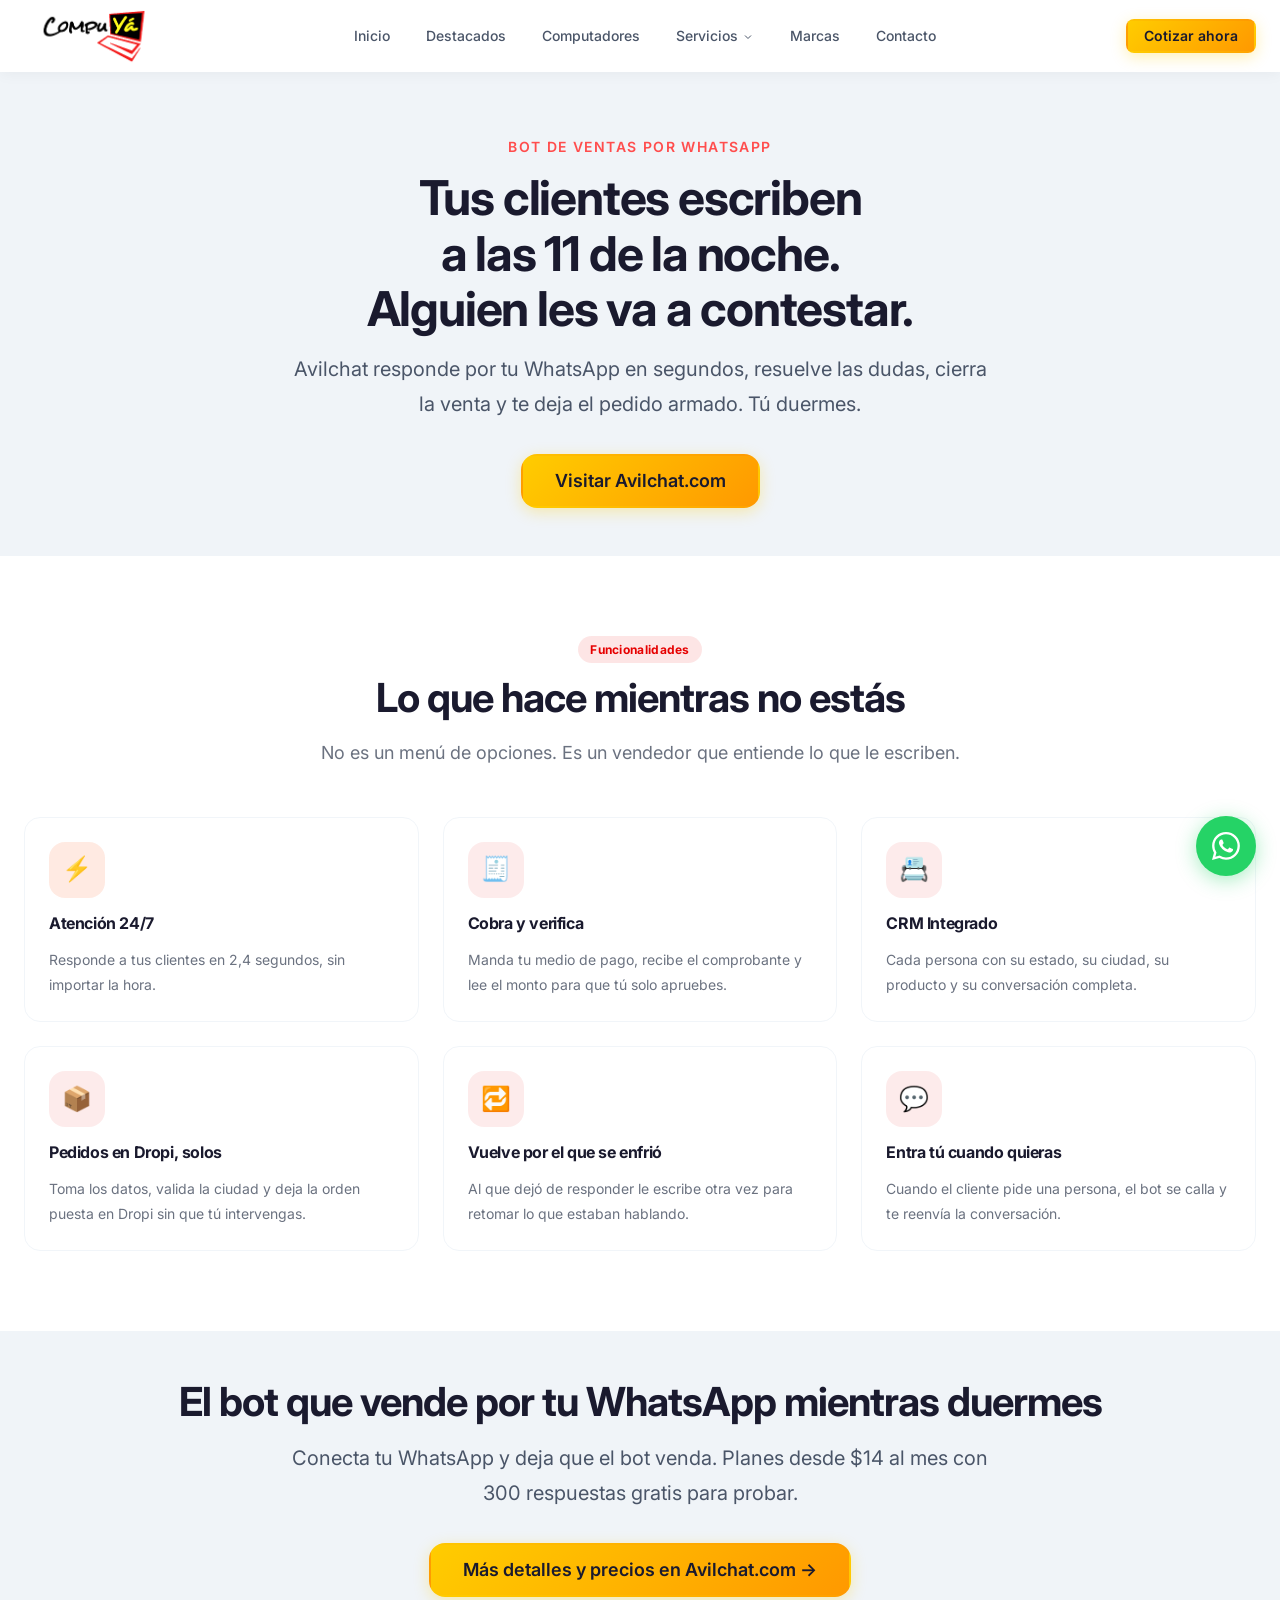
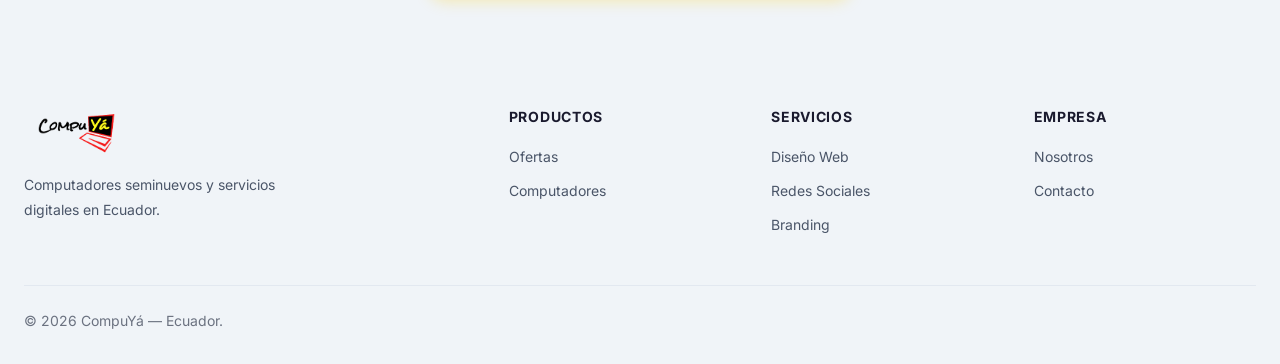
==== avilchat.html @ ffe8a974 "Site updates" ====
<!DOCTYPE html>
<html lang="es">

<head>
  <meta charset="UTF-8">
  <meta name="viewport" content="width=device-width, initial-scale=1.0">
  <title>Avilchat - Bot de Inteligencia Artificial | CompuYá</title>
  <meta name="description"
    content="Automatiza tus ventas y atiende a tus clientes 24/7 con Avilchat. CRM integrado, órdenes en Dropi y seguimiento automático.">
  <link rel="canonical" href="https://compuya.com.ec/redes-sociales.html">
  <link rel="icon" href="img/logo.png" type="image/png">
  <link rel="preconnect" href="https://fonts.googleapis.com">
  <link rel="preconnect" href="https://fonts.gstatic.com" crossorigin>
  <link
    href="https://fonts.googleapis.com/css2?family=Inter:wght@400;500;600;700;800&family=JetBrains+Mono:wght@500;700&display=swap"
    rel="stylesheet">
  <link rel="stylesheet" href="css/variables.css?v=6">
  <link rel="stylesheet" href="css/base.css?v=6">
  <link rel="stylesheet" href="css/animations.css?v=6">
  <link rel="stylesheet" href="css/components.css?v=6">
  <link rel="stylesheet" href="css/layout.css?v=6">
  <style>
    .pricing-card {
      background: var(--bg-card);
      border-radius: var(--radius-2xl);
      border: 1px solid var(--border-light);
      padding: var(--space-8);
      display: flex;
      flex-direction: column;
      transition: all var(--transition-base);
    }

    .pricing-card:hover {
      transform: translateY(-6px);
      box-shadow: var(--shadow-card-hover);
    }

    .pricing-card--popular {
      border: 2px solid var(--primary);
      position: relative;
      transform: scale(1.03);
    }

    .pricing-card--popular:hover {
      transform: scale(1.03) translateY(-6px);
    }

    .pricing-card__badge {
      position: absolute;
      top: -14px;
      left: 50%;
      transform: translateX(-50%);
      background: var(--primary);
      color: #fff;
      padding: var(--space-1) var(--space-5);
      border-radius: var(--radius-full);
      font-size: var(--fs-xs);
      font-weight: var(--fw-bold);
      letter-spacing: var(--ls-wider);
      text-transform: uppercase;
      white-space: nowrap;
    }

    .pricing-card__tag {
      font-size: var(--fs-xs);
      font-weight: var(--fw-bold);
      letter-spacing: var(--ls-widest);
      text-transform: uppercase;
      color: var(--text-muted);
      margin-bottom: var(--space-3);
    }

    .pricing-card__title {
      font-size: var(--fs-xl);
      font-weight: var(--fw-extrabold);
      color: var(--primary);
      margin-bottom: var(--space-3);
    }

    .pricing-card__desc {
      color: var(--text-muted);
      font-size: var(--fs-sm);
      line-height: var(--lh-relaxed);
      margin-bottom: var(--space-6);
    }

    .pricing-card__price {
      font-family: var(--font-mono);
      font-size: var(--fs-3xl);
      font-weight: var(--fw-extrabold);
      color: var(--text-primary);
      margin-bottom: var(--space-1);
    }

    .pricing-card__payment {
      font-size: var(--fs-sm);
      color: var(--text-muted);
      margin-bottom: var(--space-6);
      padding-bottom: var(--space-6);
      border-bottom: 1px solid var(--border-light);
    }

    .pricing-card__features {
      list-style: none;
      padding: 0;
      margin: 0 0 var(--space-6);
      flex: 1;
    }

    .pricing-card__features li {
      display: flex;
      align-items: flex-start;
      gap: var(--space-3);
      margin-bottom: var(--space-3);
      font-size: var(--fs-sm);
      font-weight: var(--fw-medium);
      color: var(--text-secondary);
    }

    .pricing-card__features li::before {
      content: "✓";
      color: var(--primary);
      font-weight: var(--fw-bold);
      flex-shrink: 0;
    }

    .pricing-card__note {
      padding: var(--space-3) var(--space-4);
      background: var(--bg-surface);
      border-left: 3px solid var(--primary);
      border-radius: var(--radius-sm);
      font-size: var(--fs-xs);
      color: var(--text-muted);
      margin-bottom: var(--space-6);
    }

    .faq-item {
      background: var(--bg-card);
      border: 1px solid var(--border-light);
      border-radius: var(--radius-xl);
      margin-bottom: var(--space-3);
      overflow: hidden;
    }

    .faq-item__q {
      width: 100%;
      text-align: left;
      padding: var(--space-5) var(--space-6);
      font-size: var(--fs-base);
      font-weight: var(--fw-semibold);
      color: var(--text-primary);
      background: none;
      border: none;
      cursor: pointer;
      display: flex;
      justify-content: space-between;
      align-items: center;
      gap: var(--space-4);
    }

    .faq-item__q:hover {
      color: var(--primary);
    }

    .faq-item__q span {
      transition: transform var(--transition-base);
      font-size: var(--fs-lg);
    }

    .faq-item.open .faq-item__q span {
      transform: rotate(45deg);
    }

    .faq-item__a {
      max-height: 0;
      overflow: hidden;
      transition: max-height 0.3s ease;
      padding: 0 var(--space-6);
    }

    .faq-item.open .faq-item__a {
      max-height: 500px;
      padding: 0 var(--space-6) var(--space-5);
    }

    .faq-item__a p {
      color: var(--text-muted);
      font-size: var(--fs-sm);
      line-height: var(--lh-relaxed);
    }

    .page-hero {
      padding-top: calc(var(--header-height) + var(--space-16));
      padding-bottom: var(--space-12);
      background: var(--bg-surface);
      text-align: center;
    }
  </style>
</head>

<body>
    <header class="header" id="header" role="banner">
    <div class="container header__inner">
      <a href="index.html" class="header__logo" aria-label="CompuYá - Inicio">
        <img src="img/logo.png" alt="CompuYá Logo">
      </a>

      <nav class="nav" aria-label="Navegación principal">
        <a href="index.html" class="nav__link">Inicio</a>
        <a href="index.html#destacados" class="nav__link">Destacados</a>
        <a href="index.html#computadores" class="nav__link">Computadores</a>
        <div class="nav__dropdown">
          <a href="index.html#servicios" class="nav__link">Servicios <svg width="12" height="12" viewBox="0 0 24 24"
              fill="none" stroke="currentColor" stroke-width="2" style="margin-top: 2px;">
              <path d="M6 9l6 6 6-6" />
            </svg></a>
          <div class="nav__dropdown-content">
            <a href="diseno-web.html">Diseño Web</a>
            <a href="redes-sociales.html">Redes Sociales</a>
            <a href="creamos-tu-marca.html">Creación de Marca</a>
            <a href="avilchat.html">Avilchat (Bot IA)</a>
          </div>
        </div>
        <a href="index.html#marcas" class="nav__link">Marcas</a>
        <a href="contacto.html" class="nav__link">Contacto</a>
      </nav>

      <div class="header__cta">
        <a href="contacto.html" class="btn btn-primary btn-sm">Cotizar ahora</a>
        <button class="mobile-toggle" aria-label="Abrir menú" aria-expanded="false">
          <span></span>
          <span></span>
          <span></span>
        </button>
      </div>
    </div>
  </header>

  <!-- Mobile Navigation -->
  <div class="mobile-nav" id="mobile-nav" role="navigation" aria-label="Menú móvil">
    <a href="index.html" class="mobile-nav__link">Inicio</a>
    <a href="index.html#destacados" class="mobile-nav__link">Destacados</a>
    <a href="index.html#computadores" class="mobile-nav__link">Computadores</a>
    <a href="index.html#servicios" class="mobile-nav__link">Servicios</a>
    <a href="diseno-web.html" class="mobile-nav__link" style="padding-left: 2rem; font-size: 0.9em;">- Diseño Web</a>
    <a href="redes-sociales.html" class="mobile-nav__link" style="padding-left: 2rem; font-size: 0.9em;">- Redes Sociales</a>
    <a href="creamos-tu-marca.html" class="mobile-nav__link" style="padding-left: 2rem; font-size: 0.9em;">- Creación de Marca</a>
    <a href="avilchat.html" class="mobile-nav__link" style="padding-left: 2rem; font-size: 0.9em;">- Avilchat (Bot IA)</a>
    <a href="index.html#marcas" class="mobile-nav__link">Marcas</a>
    <a href="contacto.html" class="mobile-nav__link">Contacto</a>
    <a href="contacto.html" class="btn btn-primary btn-lg" style="margin-top: var(--space-4);">Cotizar ahora</a>
  </div>
  

    <main>
    <section class="page-hero">
      <div class="container">
        <span class="overline" style="display:block;margin-bottom:var(--space-3);">BOT DE VENTAS POR WHATSAPP</span>
        <h1 class="service-hero__title hero-text-enter" style="max-width: 800px; margin: 0 auto;">Tus clientes escriben a las 11 de la noche.<br> <span class="highlight">Alguien les va a contestar.</span></h1>
        <p class="lead" style="max-width:700px;margin:var(--space-4) auto var(--space-8);">Avilchat responde por tu WhatsApp en segundos, resuelve las dudas, cierra la venta y te deja el pedido armado. Tú duermes.</p>
        <div class="flex gap-4 justify-center flex-wrap">
          <a href="https://avilchat.com" target="_blank" rel="noopener" class="btn btn-primary btn-lg">Visitar Avilchat.com</a>
        </div>
      </div>
    </section>

    <section class="section">
      <div class="container">
        <div class="section-header reveal">
          <span class="badge badge--primary" style="margin-bottom:var(--space-3);">Funcionalidades</span>
          <h2 class="section-header__title">Lo que hace mientras no estás</h2>
          <p class="section-header__desc">No es un menú de opciones. Es un vendedor que entiende lo que le escriben.</p>
        </div>

        <div class="grid grid-3 gap-6 stagger">
          <div class="reason-card reveal">
            <div class="reason-card__icon" style="background:rgba(255,107,53,.14)">⚡</div>
            <h4 class="reason-card__title">Atención 24/7</h4>
            <p class="reason-card__desc">Responde a tus clientes en 2,4 segundos, sin importar la hora.</p>
          </div>
          <div class="reason-card reveal">
            <div class="reason-card__icon">🧾</div>
            <h4 class="reason-card__title">Cobra y verifica</h4>
            <p class="reason-card__desc">Manda tu medio de pago, recibe el comprobante y lee el monto para que tú solo apruebes.</p>
          </div>
          <div class="reason-card reveal">
            <div class="reason-card__icon">📇</div>
            <h4 class="reason-card__title">CRM Integrado</h4>
            <p class="reason-card__desc">Cada persona con su estado, su ciudad, su producto y su conversación completa.</p>
          </div>
          <div class="reason-card reveal">
            <div class="reason-card__icon">📦</div>
            <h4 class="reason-card__title">Pedidos en Dropi, solos</h4>
            <p class="reason-card__desc">Toma los datos, valida la ciudad y deja la orden puesta en Dropi sin que tú intervengas.</p>
          </div>
          <div class="reason-card reveal">
            <div class="reason-card__icon">🔁</div>
            <h4 class="reason-card__title">Vuelve por el que se enfrió</h4>
            <p class="reason-card__desc">Al que dejó de responder le escribe otra vez para retomar lo que estaban hablando.</p>
          </div>
          <div class="reason-card reveal">
            <div class="reason-card__icon">💬</div>
            <h4 class="reason-card__title">Entra tú cuando quieras</h4>
            <p class="reason-card__desc">Cuando el cliente pide una persona, el bot se calla y te reenvía la conversación.</p>
          </div>
        </div>
      </div>
    </section>

    <section class="cierre" style="padding: var(--space-12) 0; text-align: center; background: var(--bg-surface);">
      <div class="container">
        <h2 style="margin-bottom: var(--space-4);">El bot que vende por tu WhatsApp mientras duermes</h2>
        <p class="lead" style="margin-bottom: var(--space-8); max-width: 700px; margin-left: auto; margin-right: auto;">Conecta tu WhatsApp y deja que el bot venda. Planes desde $14 al mes con 300 respuestas gratis para probar.</p>
        <a href="https://avilchat.com" target="_blank" rel="noopener" class="btn btn-primary btn-lg">Más detalles y precios en Avilchat.com →</a>
      </div>
    </section>
  </main>

  <footer class="footer">
    <div class="container">
      <div class="footer__grid">
        <div class="footer__brand"><img src="img/logo.png" alt="CompuYá">
          <p>Computadores seminuevos y servicios digitales en Ecuador.</p>
        </div>
        <div>
          <h4 class="footer__col-title">Productos</h4>
          <div class="footer__links"><a href="index.html#ofertas" class="footer__link">Ofertas</a><a
              href="index.html#computadores" class="footer__link">Computadores</a></div>
        </div>
        <div>
          <h4 class="footer__col-title">Servicios</h4>
          <div class="footer__links"><a href="diseno-web.html" class="footer__link">Diseño Web</a><a
              href="redes-sociales.html" class="footer__link">Redes Sociales</a><a href="creamos-tu-marca.html"
              class="footer__link">Branding</a></div>
        </div>
        <div>
          <h4 class="footer__col-title">Empresa</h4>
          <div class="footer__links"><a href="nosotros.html" class="footer__link">Nosotros</a><a href="contacto.html"
              class="footer__link">Contacto</a></div>
        </div>
      </div>
      <div class="footer__bottom">
        <p class="footer__copyright">© <span id="current-year">2024</span> CompuYá — Ecuador.</p>
      </div>
    </div>
  </footer>
  <a href="https://wa.me/593992292199" class="whatsapp-float" target="_blank" rel="noopener" aria-label="WhatsApp"><svg
      width="28" height="28" fill="currentColor" viewBox="0 0 16 16">
      <path
        d="M13.601 2.326A7.854 7.854 0 0 0 7.994 0C3.627 0 .068 3.558.064 7.926c0 1.399.366 2.76 1.057 3.965L0 16l4.204-1.102a7.933 7.933 0 0 0 3.79.965h.004c4.368 0 7.926-3.558 7.93-7.93A7.898 7.898 0 0 0 13.6 2.326zM7.994 14.521a6.573 6.573 0 0 1-3.356-.92l-.24-.144-2.494.654.666-2.433-.156-.251a6.56 6.56 0 0 1-1.007-3.505c0-3.626 2.957-6.584 6.591-6.584a6.56 6.56 0 0 1 4.66 1.931 6.557 6.557 0 0 1 1.928 4.66c-.004 3.639-2.961 6.592-6.592 6.592zm3.615-4.934c-.197-.099-1.17-.578-1.353-.646-.182-.065-.315-.099-.445.099-.133.197-.513.646-.627.775-.114.133-.232.148-.43.05-.197-.1-.836-.308-1.592-.985-.59-.525-.985-1.175-1.103-1.372-.114-.198-.011-.304.088-.403.087-.088.197-.232.296-.346.1-.114.133-.198.198-.33.065-.134.034-.248-.015-.347-.05-.099-.445-1.076-.612-1.47-.16-.389-.323-.335-.445-.34-.114-.007-.247-.007-.38-.007a.729.729 0 0 0-.529.247c-.182.198-.691.677-.691 1.654 0 .977.71 1.916.81 2.049.098.133 1.394 2.132 3.383 2.992.47.205.84.326 1.129.418.475.152.904.129 1.246.08.38-.058 1.171-.48 1.338-.943.164-.464.164-.86.114-.943-.049-.084-.182-.133-.38-.232z" />
    </svg></a>
  <button class="scroll-top" aria-label="Subir"><svg width="20" height="20" fill="none" stroke="currentColor"
      viewBox="0 0 24 24">
      <path stroke-linecap="round" stroke-linejoin="round" stroke-width="2" d="M5 15l7-7 7 7" />
    </svg></button>
  <script src="js/app.js"></script>
</body>

</html>
---- css/variables.css ----
/* ============================================
   CompuYá — Design Tokens & CSS Custom Properties
   ============================================ */

:root {
  /* ─── Colors ─── */
  --primary: #E60000;
  --primary-dark: #B30000;
  --primary-light: #FF3333;
  --primary-rgb: 230, 0, 0;

  --accent: #FF4D4D;
  --accent-dark: #CC0000;
  --accent-rgb: 255, 77, 77;

  --accent-alt: #990000;
  --accent-alt-light: #CC3333;
  --accent-alt-rgb: 153, 0, 0;
  --cta-rgb: 255, 204, 0;

  --bg-dark: #0A0E1A;
  --bg-darker: #060912;
  --bg-surface: #F0F4F8;
  --bg-surface-alt: #E8EDF3;
  --bg-white: #FFFFFF;
  --bg-card: #FFFFFF;

  --text-primary: #1A1A2E;
  --text-secondary: #4A5568;
  --text-muted: #6B7280;
  --text-light: #9CA3AF;
  --text-on-dark: #E2E8F0;
  --text-on-primary: #FFFFFF;
  --text-on-cta: #1A1A2E;

  --border: #E2E8F0;
  --border-light: #F1F5F9;

  --danger: #EF4444;
  --danger-dark: #DC2626;
  --success: #10B981;
  --success-dark: #059669;
  --warning: #F59E0B;

  /* ─── Gradients ─── */
  --gradient-hero: linear-gradient(135deg, #0A0E1A 0%, #0F172A 40%, #1E1B4B 70%, #0A0E1A 100%);
  --gradient-primary: linear-gradient(135deg, var(--primary) 0%, var(--accent) 100%);
  --gradient-accent: linear-gradient(135deg, var(--accent) 0%, var(--accent-alt) 100%);
  --gradient-cta: linear-gradient(135deg, #FFCC00 0%, #FF9900 100%);
  --gradient-card-hover: linear-gradient(135deg, rgba(var(--primary-rgb), 0.05) 0%, rgba(var(--accent-rgb), 0.05) 100%);
  --gradient-mesh: radial-gradient(ellipse at 20% 50%, rgba(var(--primary-rgb), 0.15) 0%, transparent 50%),
                   radial-gradient(ellipse at 80% 20%, rgba(var(--accent-alt-rgb), 0.1) 0%, transparent 50%),
                   radial-gradient(ellipse at 50% 80%, rgba(var(--accent-rgb), 0.08) 0%, transparent 50%);

  /* ─── Typography ─── */
  --font-primary: 'Inter', -apple-system, BlinkMacSystemFont, 'Segoe UI', Roboto, sans-serif;
  --font-mono: 'JetBrains Mono', 'Fira Code', monospace;

  --fs-xs: 0.75rem;      /* 12px */
  --fs-sm: 0.875rem;     /* 14px */
  --fs-base: 1rem;       /* 16px */
  --fs-md: 1.125rem;     /* 18px */
  --fs-lg: 1.25rem;      /* 20px */
  --fs-xl: 1.5rem;       /* 24px */
  --fs-2xl: 2rem;        /* 32px */
  --fs-3xl: 2.5rem;      /* 40px */
  --fs-4xl: 3rem;        /* 48px */
  --fs-5xl: 3.75rem;     /* 60px */
  --fs-display: 4.5rem;  /* 72px */

  --fw-regular: 400;
  --fw-medium: 500;
  --fw-semibold: 600;
  --fw-bold: 700;
  --fw-extrabold: 800;

  --lh-tight: 1.15;
  --lh-snug: 1.3;
  --lh-normal: 1.6;
  --lh-relaxed: 1.75;

  --ls-tight: -0.025em;
  --ls-normal: 0;
  --ls-wide: 0.025em;
  --ls-wider: 0.05em;
  --ls-widest: 0.1em;

  /* ─── Spacing ─── */
  --space-1: 0.25rem;    /* 4px */
  --space-2: 0.5rem;     /* 8px */
  --space-3: 0.75rem;    /* 12px */
  --space-4: 1rem;       /* 16px */
  --space-5: 1.25rem;    /* 20px */
  --space-6: 1.5rem;     /* 24px */
  --space-8: 2rem;       /* 32px */
  --space-10: 2.5rem;    /* 40px */
  --space-12: 3rem;      /* 48px */
  --space-16: 4rem;      /* 64px */
  --space-20: 5rem;      /* 80px */
  --space-24: 6rem;      /* 96px */
  --space-32: 8rem;      /* 128px */

  /* ─── Border Radius ─── */
  --radius-sm: 0.375rem;   /* 6px */
  --radius-md: 0.5rem;     /* 8px */
  --radius-lg: 0.75rem;    /* 12px */
  --radius-xl: 1rem;       /* 16px */
  --radius-2xl: 1.5rem;    /* 24px */
  --radius-full: 9999px;

  /* ─── Shadows ─── */
  --shadow-xs: 0 1px 2px rgba(0, 0, 0, 0.05);
  --shadow-sm: 0 1px 3px rgba(0, 0, 0, 0.1), 0 1px 2px rgba(0, 0, 0, 0.06);
  --shadow-md: 0 4px 6px -1px rgba(0, 0, 0, 0.1), 0 2px 4px -1px rgba(0, 0, 0, 0.06);
  --shadow-lg: 0 10px 15px -3px rgba(0, 0, 0, 0.1), 0 4px 6px -2px rgba(0, 0, 0, 0.05);
  --shadow-xl: 0 20px 25px -5px rgba(0, 0, 0, 0.1), 0 10px 10px -5px rgba(0, 0, 0, 0.04);
  --shadow-2xl: 0 25px 50px -12px rgba(0, 0, 0, 0.25);
  --shadow-glow: 0 0 20px rgba(var(--primary-rgb), 0.3);
  --shadow-glow-accent: 0 0 20px rgba(var(--accent-rgb), 0.3);
  --shadow-card: 0 4px 24px rgba(0, 0, 0, 0.06);
  --shadow-card-hover: 0 12px 40px rgba(0, 0, 0, 0.12);

  /* ─── Transitions ─── */
  --transition-fast: 150ms cubic-bezier(0.4, 0, 0.2, 1);
  --transition-base: 250ms cubic-bezier(0.4, 0, 0.2, 1);
  --transition-slow: 350ms cubic-bezier(0.4, 0, 0.2, 1);
  --transition-spring: 500ms cubic-bezier(0.34, 1.56, 0.64, 1);

  /* ─── Z-index ─── */
  --z-base: 1;
  --z-dropdown: 100;
  --z-sticky: 200;
  --z-fixed: 300;
  --z-modal-backdrop: 400;
  --z-modal: 500;
  --z-popover: 600;
  --z-tooltip: 700;

  /* ─── Layout ─── */
  --container-max: 1280px;
  --container-narrow: 960px;
  --header-height: 72px;
  --header-height-scrolled: 64px;
}
---- css/base.css ----
/* ============================================
   CompuYá — Base Styles & Reset
   ============================================ */

/* ─── Reset ─── */
*, *::before, *::after {
  margin: 0;
  padding: 0;
  box-sizing: border-box;
}

html {
  scroll-behavior: smooth;
  -webkit-text-size-adjust: 100%;
  -webkit-font-smoothing: antialiased;
  -moz-osx-font-smoothing: grayscale;
  text-rendering: optimizeLegibility;
}

body {
  font-family: var(--font-primary);
  font-size: var(--fs-base);
  font-weight: var(--fw-regular);
  line-height: var(--lh-normal);
  color: var(--text-primary);
  background-color: var(--bg-white);
  overflow-x: hidden;
}

img, picture, video, canvas, svg {
  display: block;
  max-width: 100%;
  height: auto;
}

input, button, textarea, select {
  font: inherit;
  color: inherit;
}

button {
  cursor: pointer;
  border: none;
  background: none;
}

a {
  color: inherit;
  text-decoration: none;
}

ul, ol {
  list-style: none;
}

h1, h2, h3, h4, h5, h6 {
  font-weight: var(--fw-bold);
  line-height: var(--lh-tight);
  letter-spacing: var(--ls-tight);
  color: var(--text-primary);
  text-wrap: balance;
}

p {
  text-wrap: pretty;
}

/* ─── Typography Scale ─── */
h1 { font-size: var(--fs-4xl); }
h2 { font-size: var(--fs-3xl); }
h3 { font-size: var(--fs-2xl); }
h4 { font-size: var(--fs-xl); }
h5 { font-size: var(--fs-lg); font-weight: var(--fw-semibold); }
h6 { font-size: var(--fs-md); font-weight: var(--fw-semibold); }

@media (max-width: 768px) {
  h1 { font-size: var(--fs-3xl); }
  h2 { font-size: var(--fs-2xl); }
  h3 { font-size: var(--fs-xl); }
  h4 { font-size: var(--fs-lg); }
}

/* ─── Container ─── */
.container {
  width: 100%;
  max-width: var(--container-max);
  margin-inline: auto;
  padding-inline: var(--space-6);
}

.container-narrow {
  max-width: var(--container-narrow);
}

/* ─── Section ─── */
.section {
  padding-block: var(--space-20);
}

.section-sm {
  padding-block: var(--space-12);
}

.section-lg {
  padding-block: var(--space-24);
}

/* ─── Text Utilities ─── */
.text-center { text-align: center; }
.text-left { text-align: left; }
.text-right { text-align: right; }
.text-muted { color: var(--text-muted); }
.text-secondary { color: var(--text-secondary); }
.text-accent { color: var(--accent); }
.text-primary-color { color: var(--primary); }
.text-white { color: #fff; }
.text-gradient {
  background: var(--gradient-primary);
  -webkit-background-clip: text;
  -webkit-text-fill-color: transparent;
  background-clip: text;
}

.lead {
  font-size: var(--fs-lg);
  line-height: var(--lh-relaxed);
  color: var(--text-secondary);
}

.overline {
  font-size: var(--fs-sm);
  font-weight: var(--fw-semibold);
  letter-spacing: var(--ls-widest);
  text-transform: uppercase;
  color: var(--accent);
}

.price {
  font-family: var(--font-mono);
  font-weight: var(--fw-bold);
}

.price-old {
  text-decoration: line-through;
  color: var(--text-light);
  font-size: var(--fs-sm);
}

.price-current {
  color: var(--success);
  font-size: var(--fs-xl);
}

/* ─── Flex Utilities ─── */
.flex { display: flex; }
.flex-col { flex-direction: column; }
.flex-wrap { flex-wrap: wrap; }
.items-center { align-items: center; }
.items-start { align-items: flex-start; }
.items-end { align-items: flex-end; }
.justify-center { justify-content: center; }
.justify-between { justify-content: space-between; }
.justify-end { justify-content: flex-end; }
.gap-1 { gap: var(--space-1); }
.gap-2 { gap: var(--space-2); }
.gap-3 { gap: var(--space-3); }
.gap-4 { gap: var(--space-4); }
.gap-6 { gap: var(--space-6); }
.gap-8 { gap: var(--space-8); }

/* ─── Grid Utilities ─── */
.grid { display: grid; }
.grid-2 { grid-template-columns: repeat(2, 1fr); }
.grid-3 { grid-template-columns: repeat(3, 1fr); }
.grid-4 { grid-template-columns: repeat(4, 1fr); }

@media (max-width: 1024px) {
  .grid-4 { grid-template-columns: repeat(2, 1fr); }
  .grid-3 { grid-template-columns: repeat(2, 1fr); }
}

@media (max-width: 640px) {
  .grid-4, .grid-3, .grid-2 { grid-template-columns: 1fr; }
}

/* ─── Spacing Utilities ─── */
.mt-4 { margin-top: var(--space-4); }
.mt-6 { margin-top: var(--space-6); }
.mt-8 { margin-top: var(--space-8); }
.mb-2 { margin-bottom: var(--space-2); }
.mb-3 { margin-bottom: var(--space-3); }
.mb-4 { margin-bottom: var(--space-4); }
.mb-6 { margin-bottom: var(--space-6); }
.mb-8 { margin-bottom: var(--space-8); }
.mb-12 { margin-bottom: var(--space-12); }

/* ─── Misc ─── */
.sr-only {
  position: absolute;
  width: 1px;
  height: 1px;
  padding: 0;
  margin: -1px;
  overflow: hidden;
  clip: rect(0, 0, 0, 0);
  white-space: nowrap;
  border: 0;
}

.relative { position: relative; }
.overflow-hidden { overflow: hidden; }

::selection {
  background-color: rgba(var(--primary-rgb), 0.2);
  color: var(--primary-dark);
}

/* ─── Focus Visible ─── */
:focus-visible {
  outline: 2px solid var(--primary);
  outline-offset: 2px;
  border-radius: var(--radius-sm);
}

/* ─── Scrollbar ─── */
::-webkit-scrollbar {
  width: 8px;
}

::-webkit-scrollbar-track {
  background: var(--bg-surface);
}

::-webkit-scrollbar-thumb {
  background: var(--text-light);
  border-radius: var(--radius-full);
}

::-webkit-scrollbar-thumb:hover {
  background: var(--text-muted);
}
---- css/animations.css ----
/* ============================================
   CompuYá — Animations & Transitions
   ============================================ */

/* ─── Keyframes ─── */
@keyframes fadeIn {
  from { opacity: 0; }
  to { opacity: 1; }
}

@keyframes fadeInUp {
  from {
    opacity: 0;
    transform: translateY(30px);
  }
  to {
    opacity: 1;
    transform: translateY(0);
  }
}

@keyframes fadeInDown {
  from {
    opacity: 0;
    transform: translateY(-20px);
  }
  to {
    opacity: 1;
    transform: translateY(0);
  }
}

@keyframes fadeInLeft {
  from {
    opacity: 0;
    transform: translateX(-30px);
  }
  to {
    opacity: 1;
    transform: translateX(0);
  }
}

@keyframes fadeInRight {
  from {
    opacity: 0;
    transform: translateX(30px);
  }
  to {
    opacity: 1;
    transform: translateX(0);
  }
}

@keyframes scaleIn {
  from {
    opacity: 0;
    transform: scale(0.9);
  }
  to {
    opacity: 1;
    transform: scale(1);
  }
}

@keyframes slideUp {
  from {
    opacity: 0;
    transform: translateY(100%);
  }
  to {
    opacity: 1;
    transform: translateY(0);
  }
}

@keyframes pulse {
  0%, 100% { opacity: 1; }
  50% { opacity: 0.5; }
}

@keyframes glow {
  0%, 100% {
    box-shadow: 0 0 20px rgba(var(--primary-rgb), 0.3);
  }
  50% {
    box-shadow: 0 0 40px rgba(var(--primary-rgb), 0.5),
                0 0 60px rgba(var(--accent-rgb), 0.2);
  }
}

@keyframes glowText {
  0%, 100% {
    text-shadow: 0 0 10px rgba(var(--accent-rgb), 0.3);
  }
  50% {
    text-shadow: 0 0 20px rgba(var(--accent-rgb), 0.5),
                 0 0 40px rgba(var(--accent-rgb), 0.2);
  }
}

@keyframes float {
  0%, 100% { transform: translateY(0); }
  50% { transform: translateY(-10px); }
}

@keyframes shimmer {
  0% { background-position: -200% 0; }
  100% { background-position: 200% 0; }
}

@keyframes rotateGlow {
  0% { transform: rotate(0deg); }
  100% { transform: rotate(360deg); }
}

@keyframes scrollX {
  0% { transform: translateX(0); }
  100% { transform: translateX(-50%); }
}

@keyframes countUp {
  from { opacity: 0; transform: translateY(10px); }
  to { opacity: 1; transform: translateY(0); }
}

@keyframes borderGlow {
  0%, 100% {
    border-color: rgba(var(--primary-rgb), 0.3);
  }
  50% {
    border-color: rgba(var(--accent-rgb), 0.6);
  }
}

@keyframes gridPulse {
  0%, 100% { opacity: 0.03; }
  50% { opacity: 0.08; }
}

/* ─── Scroll-triggered Reveal Classes ─── */
.reveal {
  opacity: 0;
  transform: translateY(30px);
  transition: opacity 0.6s ease-out, transform 0.6s ease-out;
}

.reveal.revealed {
  opacity: 1;
  transform: translateY(0);
}

.reveal-left {
  opacity: 0;
  transform: translateX(-40px);
  transition: opacity 0.6s ease-out, transform 0.6s ease-out;
}

.reveal-left.revealed {
  opacity: 1;
  transform: translateX(0);
}

.reveal-right {
  opacity: 0;
  transform: translateX(40px);
  transition: opacity 0.6s ease-out, transform 0.6s ease-out;
}

.reveal-right.revealed {
  opacity: 1;
  transform: translateX(0);
}

.reveal-scale {
  opacity: 0;
  transform: scale(0.9);
  transition: opacity 0.6s ease-out, transform 0.6s ease-out;
}

.reveal-scale.revealed {
  opacity: 1;
  transform: scale(1);
}

/* ─── Stagger delays for grid children ─── */
.stagger > *:nth-child(1) { transition-delay: 0s; }
.stagger > *:nth-child(2) { transition-delay: 0.1s; }
.stagger > *:nth-child(3) { transition-delay: 0.2s; }
.stagger > *:nth-child(4) { transition-delay: 0.3s; }
.stagger > *:nth-child(5) { transition-delay: 0.4s; }
.stagger > *:nth-child(6) { transition-delay: 0.5s; }
.stagger > *:nth-child(7) { transition-delay: 0.6s; }
.stagger > *:nth-child(8) { transition-delay: 0.7s; }

/* ─── Hero-specific animations ─── */
.hero-text-enter {
  animation: fadeInUp 0.8s ease-out forwards;
}

.hero-text-enter:nth-child(2) {
  animation-delay: 0.2s;
  opacity: 0;
}

.hero-text-enter:nth-child(3) {
  animation-delay: 0.4s;
  opacity: 0;
}

.hero-cta-enter {
  animation: fadeInUp 0.8s ease-out 0.6s forwards;
  opacity: 0;
}

.hero-stats-enter {
  animation: fadeInUp 0.8s ease-out 0.8s forwards;
  opacity: 0;
}

/* ─── Particle / Grid Background ─── */
.bg-grid {
  position: absolute;
  inset: 0;
  background-image:
    linear-gradient(rgba(255, 255, 255, 0.03) 1px, transparent 1px),
    linear-gradient(90deg, rgba(255, 255, 255, 0.03) 1px, transparent 1px);
  background-size: 60px 60px;
  animation: gridPulse 4s ease-in-out infinite;
  pointer-events: none;
}

/* ─── Hover transitions ─── */
.hover-lift {
  transition: transform var(--transition-base), box-shadow var(--transition-base);
}

.hover-lift:hover {
  transform: translateY(-6px);
  box-shadow: var(--shadow-card-hover);
}

.hover-scale {
  transition: transform var(--transition-base);
}

.hover-scale:hover {
  transform: scale(1.03);
}

.hover-glow {
  transition: box-shadow var(--transition-base);
}

.hover-glow:hover {
  box-shadow: var(--shadow-glow);
}

/* ─── Reduced motion ─── */
@media (prefers-reduced-motion: reduce) {
  *, *::before, *::after {
    animation-duration: 0.01ms !important;
    animation-iteration-count: 1 !important;
    transition-duration: 0.01ms !important;
    scroll-behavior: auto !important;
  }

  .reveal, .reveal-left, .reveal-right, .reveal-scale {
    opacity: 1;
    transform: none;
  }
}
---- css/components.css ----
/* ============================================
   CompuYá — Component Styles
   ============================================ */

/* ─── Buttons ─── */
.btn {
  display: inline-flex;
  align-items: center;
  justify-content: center;
  gap: var(--space-2);
  padding: var(--space-3) var(--space-6);
  font-size: var(--fs-base);
  font-weight: var(--fw-semibold);
  line-height: 1;
  border-radius: var(--radius-lg);
  border: 2px solid transparent;
  cursor: pointer;
  transition: all var(--transition-base);
  white-space: nowrap;
  text-decoration: none;
}

.btn-primary {
  background: var(--gradient-cta);
  color: var(--text-on-cta);
  box-shadow: 0 4px 15px rgba(var(--cta-rgb), 0.3);
}

.btn-primary:hover {
  transform: translateY(-2px);
  box-shadow: 0 8px 25px rgba(var(--cta-rgb), 0.4),
              0 0 30px rgba(var(--cta-rgb), 0.15);
}

.btn-primary:active {
  transform: translateY(0);
}

.btn-secondary {
  background: transparent;
  color: var(--text-on-dark);
  border-color: rgba(255, 255, 255, 0.3);
  backdrop-filter: blur(4px);
}

.btn-secondary:hover {
  background: rgba(255, 255, 255, 0.1);
  border-color: rgba(255, 255, 255, 0.5);
  transform: translateY(-2px);
}

.btn-outline {
  background: transparent;
  color: var(--primary);
  border-color: var(--primary);
}

.btn-outline:hover {
  background: var(--primary);
  color: var(--text-on-primary);
  transform: translateY(-2px);
}

.btn-whatsapp {
  background: #25D366;
  color: #fff;
  box-shadow: 0 4px 15px rgba(37, 211, 102, 0.3);
}

.btn-whatsapp:hover {
  background: #20BD5A;
  transform: translateY(-2px);
  box-shadow: 0 8px 25px rgba(37, 211, 102, 0.4);
}

.btn-lg {
  padding: var(--space-4) var(--space-8);
  font-size: var(--fs-md);
  border-radius: var(--radius-xl);
}

.btn-sm {
  padding: var(--space-2) var(--space-4);
  font-size: var(--fs-sm);
  border-radius: var(--radius-md);
}

.btn-icon {
  width: 44px;
  height: 44px;
  padding: 0;
  border-radius: var(--radius-lg);
  display: inline-flex;
  align-items: center;
  justify-content: center;
}

/* ─── Product Cards ─── */
.product-card {
  position: relative;
  background: var(--bg-card);
  border-radius: var(--radius-xl);
  overflow: hidden;
  border: 1px solid var(--border-light);
  transition: all var(--transition-base);
  display: flex;
  flex-direction: column;
}

.product-card:hover {
  transform: translateY(-8px);
  box-shadow: var(--shadow-card-hover);
  border-color: rgba(var(--primary-rgb), 0.2);
}

.product-card__badge {
  position: absolute;
  top: var(--space-3);
  left: var(--space-3);
  z-index: 2;
  padding: var(--space-1) var(--space-3);
  border-radius: var(--radius-full);
  font-size: var(--fs-xs);
  font-weight: var(--fw-bold);
  letter-spacing: var(--ls-wide);
  text-transform: uppercase;
}

.product-card__badge--sale {
  background: var(--danger);
  color: #fff;
}

.product-card__badge--new {
  background: var(--gradient-primary);
  color: #fff;
}

.product-card__badge--featured {
  background: var(--warning);
  color: #1A1A2E;
}

.product-card__image-wrap {
  position: relative;
  width: 100%;
  aspect-ratio: 1;
  overflow: hidden;
  background: var(--bg-surface);
}

.product-card__image {
  width: 100%;
  height: 100%;
  object-fit: cover;
  transition: transform var(--transition-slow);
}

.product-card:hover .product-card__image {
  transform: scale(1.08);
}

.product-card__overlay {
  position: absolute;
  inset: 0;
  background: linear-gradient(to top, rgba(0, 0, 0, 0.6), transparent 60%);
  opacity: 0;
  transition: opacity var(--transition-base);
  display: flex;
  align-items: flex-end;
  padding: var(--space-4);
}

.product-card:hover .product-card__overlay {
  opacity: 1;
}

.product-card__body {
  padding: var(--space-5);
  display: flex;
  flex-direction: column;
  gap: var(--space-2);
  flex: 1;
}

.product-card__category {
  font-size: var(--fs-xs);
  font-weight: var(--fw-semibold);
  letter-spacing: var(--ls-wider);
  text-transform: uppercase;
  color: var(--primary);
}

.product-card__title {
  font-size: var(--fs-md);
  font-weight: var(--fw-bold);
  color: var(--text-primary);
  line-height: var(--lh-snug);
}

.product-card__specs {
  display: flex;
  flex-wrap: wrap;
  gap: var(--space-2);
  margin-top: var(--space-1);
}

.product-card__spec {
  display: inline-flex;
  align-items: center;
  gap: var(--space-1);
  padding: var(--space-1) var(--space-2);
  background: var(--bg-surface);
  border-radius: var(--radius-sm);
  font-size: var(--fs-xs);
  color: var(--text-muted);
}

.product-card__pricing {
  display: flex;
  align-items: baseline;
  gap: var(--space-2);
  margin-top: auto;
  padding-top: var(--space-3);
}

.product-card__price {
  font-family: var(--font-mono);
  font-size: var(--fs-xl);
  font-weight: var(--fw-bold);
  color: var(--primary);
}

.product-card__price-original {
  font-family: var(--font-mono);
  font-size: var(--fs-sm);
  color: var(--text-light);
  text-decoration: line-through;
}

.product-card__action {
  margin-top: var(--space-3);
}

/* ─── Service Cards ─── */
.service-card {
  position: relative;
  background: var(--bg-card);
  border-radius: var(--radius-xl);
  overflow: hidden;
  border: 1px solid var(--border-light);
  transition: all var(--transition-base);
  text-decoration: none;
  display: flex;
  flex-direction: column;
}

.service-card:hover {
  transform: translateY(-6px);
  box-shadow: var(--shadow-card-hover);
  border-color: rgba(var(--primary-rgb), 0.2);
}

.service-card__image {
  width: 100%;
  height: 200px;
  object-fit: cover;
  transition: transform var(--transition-slow);
}

.service-card:hover .service-card__image {
  transform: scale(1.05);
}

.service-card__body {
  padding: var(--space-6);
  display: flex;
  flex-direction: column;
  gap: var(--space-3);
  flex: 1;
}

.service-card__icon {
  width: 48px;
  height: 48px;
  border-radius: var(--radius-lg);
  background: var(--gradient-primary);
  display: flex;
  align-items: center;
  justify-content: center;
  color: #fff;
  font-size: var(--fs-xl);
  flex-shrink: 0;
}

.service-card__title {
  font-size: var(--fs-lg);
  font-weight: var(--fw-bold);
  color: var(--text-primary);
}

.service-card__desc {
  color: var(--text-muted);
  font-size: var(--fs-sm);
  line-height: var(--lh-relaxed);
}

.service-card__link {
  display: inline-flex;
  align-items: center;
  gap: var(--space-2);
  color: var(--primary);
  font-weight: var(--fw-semibold);
  font-size: var(--fs-sm);
  margin-top: auto;
  transition: gap var(--transition-base);
}

.service-card:hover .service-card__link {
  gap: var(--space-3);
}

/* ─── Section Header ─── */
.section-header {
  text-align: center;
  max-width: 720px;
  margin-inline: auto;
  margin-bottom: var(--space-12);
}

.section-header__overline {
  font-size: var(--fs-sm);
  font-weight: var(--fw-bold);
  letter-spacing: var(--ls-widest);
  text-transform: uppercase;
  color: var(--accent);
  margin-bottom: var(--space-3);
  display: block;
}

.section-header__title {
  margin-bottom: var(--space-4);
}

.section-header__desc {
  color: var(--text-muted);
  font-size: var(--fs-md);
  line-height: var(--lh-relaxed);
}

/* ─── Stats Counter ─── */
.stat-card {
  text-align: center;
  padding: var(--space-6);
}

.stat-card__number {
  font-family: var(--font-mono);
  font-size: var(--fs-4xl);
  font-weight: var(--fw-extrabold);
  background: var(--gradient-primary);
  -webkit-background-clip: text;
  -webkit-text-fill-color: transparent;
  background-clip: text;
  line-height: 1;
  margin-bottom: var(--space-2);
}

.stat-card__label {
  font-size: var(--fs-sm);
  color: var(--text-muted);
  font-weight: var(--fw-medium);
}

/* ─── Step Card (Process) ─── */
.step-card {
  text-align: center;
  padding: var(--space-8) var(--space-6);
  background: var(--bg-card);
  border-radius: var(--radius-xl);
  border: 1px solid var(--border-light);
  transition: all var(--transition-base);
  position: relative;
}

.step-card:hover {
  border-color: rgba(var(--primary-rgb), 0.2);
  box-shadow: var(--shadow-md);
}

.step-card__number {
  font-family: var(--font-mono);
  font-size: var(--fs-5xl);
  font-weight: var(--fw-extrabold);
  color: rgba(var(--primary-rgb), 0.1);
  line-height: 1;
  margin-bottom: var(--space-4);
}

.step-card__title {
  font-size: var(--fs-lg);
  font-weight: var(--fw-bold);
  margin-bottom: var(--space-3);
}

.step-card__desc {
  font-size: var(--fs-sm);
  color: var(--text-muted);
  line-height: var(--lh-relaxed);
}

/* ─── Reason Cards (Why CompuYá) ─── */
.reason-card {
  padding: var(--space-6);
  border-radius: var(--radius-xl);
  background: var(--bg-card);
  border: 1px solid var(--border-light);
  transition: all var(--transition-base);
  display: flex;
  flex-direction: column;
  gap: var(--space-4);
}

.reason-card:hover {
  transform: translateY(-4px);
  border-color: rgba(var(--primary-rgb), 0.2);
  box-shadow: var(--shadow-md);
}

.reason-card__icon {
  width: 56px;
  height: 56px;
  border-radius: var(--radius-xl);
  background: rgba(var(--primary-rgb), 0.08);
  display: flex;
  align-items: center;
  justify-content: center;
  font-size: 1.5rem;
  color: var(--primary);
  transition: all var(--transition-base);
}

.reason-card:hover .reason-card__icon {
  background: var(--gradient-primary);
  color: #fff;
  transform: scale(1.1);
}

.reason-card__title {
  font-size: var(--fs-base);
  font-weight: var(--fw-bold);
}

.reason-card__desc {
  font-size: var(--fs-sm);
  color: var(--text-muted);
  line-height: var(--lh-relaxed);
}

/* ─── Badge ─── */
.badge {
  display: inline-flex;
  align-items: center;
  padding: var(--space-1) var(--space-3);
  border-radius: var(--radius-full);
  font-size: var(--fs-xs);
  font-weight: var(--fw-bold);
  letter-spacing: var(--ls-wide);
}

.badge--success {
  background: rgba(16, 185, 129, 0.1);
  color: var(--success);
}

.badge--danger {
  background: rgba(239, 68, 68, 0.1);
  color: var(--danger);
}

.badge--primary {
  background: rgba(var(--primary-rgb), 0.1);
  color: var(--primary);
}

/* ─── Form ─── */
.form-group {
  display: flex;
  flex-direction: column;
  gap: var(--space-2);
}

.form-label {
  font-size: var(--fs-sm);
  font-weight: var(--fw-semibold);
  color: var(--text-secondary);
}

.form-input,
.form-textarea {
  width: 100%;
  padding: var(--space-3) var(--space-4);
  border: 1.5px solid var(--border);
  border-radius: var(--radius-lg);
  font-size: var(--fs-base);
  background: var(--bg-white);
  color: var(--text-primary);
  transition: all var(--transition-fast);
}

.form-input:focus,
.form-textarea:focus {
  outline: none;
  border-color: var(--primary);
  box-shadow: 0 0 0 3px rgba(var(--primary-rgb), 0.1);
}

.form-input::placeholder,
.form-textarea::placeholder {
  color: var(--text-light);
}

.form-textarea {
  resize: vertical;
  min-height: 100px;
}

/* ─── Brand Carousel ─── */
.brands-track {
  display: flex;
  gap: var(--space-12);
  animation: scrollX 30s linear infinite;
  width: max-content;
}

.brands-track:hover {
  animation-play-state: paused;
}

.brand-logo {
  height: 40px;
  width: auto;
  opacity: 0.5;
  filter: grayscale(100%);
  transition: all var(--transition-base);
  flex-shrink: 0;
}

.brand-logo:hover {
  opacity: 1;
  filter: grayscale(0%);
  transform: scale(1.1);
}

/* ─── Filters ─── */
.filter-bar {
  display: flex;
  flex-wrap: wrap;
  gap: var(--space-2);
  justify-content: center;
  margin-bottom: var(--space-8);
}

.filter-btn {
  padding: var(--space-2) var(--space-5);
  border-radius: var(--radius-full);
  font-size: var(--fs-sm);
  font-weight: var(--fw-medium);
  color: var(--text-muted);
  background: var(--bg-surface);
  border: 1.5px solid transparent;
  cursor: pointer;
  transition: all var(--transition-fast);
}

.filter-btn:hover {
  color: var(--primary);
  background: rgba(var(--primary-rgb), 0.05);
}

.filter-btn.active {
  color: var(--text-on-primary);
  background: var(--primary);
  border-color: var(--primary);
}

/* ─── Search Input ─── */
.search-wrap {
  position: relative;
  max-width: 400px;
  margin-inline: auto;
  margin-bottom: var(--space-6);
}

.search-wrap__icon {
  position: absolute;
  left: var(--space-4);
  top: 50%;
  transform: translateY(-50%);
  color: var(--text-light);
  pointer-events: none;
}

.search-wrap input {
  padding-left: var(--space-10);
}

/* ─── WhatsApp Float ─── */
.whatsapp-float {
  position: fixed;
  bottom: var(--space-6);
  right: var(--space-6);
  z-index: var(--z-fixed);
  width: 60px;
  height: 60px;
  border-radius: var(--radius-full);
  background: #25D366;
  color: #fff;
  display: flex;
  align-items: center;
  justify-content: center;
  box-shadow: 0 4px 20px rgba(37, 211, 102, 0.4);
  transition: all var(--transition-base);
  text-decoration: none;
}

.whatsapp-float:hover {
  transform: scale(1.1) translateY(-4px);
  box-shadow: 0 8px 30px rgba(37, 211, 102, 0.5);
}

.whatsapp-float svg {
  width: 28px;
  height: 28px;
}

/* ─── Scroll To Top ─── */
.scroll-top {
  position: fixed;
  bottom: var(--space-6);
  right: calc(var(--space-6) + 70px);
  z-index: var(--z-fixed);
  width: 44px;
  height: 44px;
  border-radius: var(--radius-full);
  background: var(--bg-dark);
  color: #fff;
  display: flex;
  align-items: center;
  justify-content: center;
  opacity: 0;
  visibility: hidden;
  transform: translateY(10px);
  transition: all var(--transition-base);
  cursor: pointer;
  border: none;
}

.scroll-top.visible {
  opacity: 1;
  visibility: visible;
  transform: translateY(0);
}

.scroll-top:hover {
  background: var(--primary);
  transform: translateY(-4px);
}

/* ─── Glassmorphism Card ─── */
.glass-card {
  background: rgba(255, 255, 255, 0.08);
  backdrop-filter: blur(16px);
  -webkit-backdrop-filter: blur(16px);
  border: 1px solid rgba(255, 255, 255, 0.12);
  border-radius: var(--radius-xl);
}

/* ─── Divider ─── */
.divider {
  width: 60px;
  height: 3px;
  background: var(--gradient-primary);
  border-radius: var(--radius-full);
  margin-inline: auto;
}
---- css/layout.css ----
/* ============================================
   CompuYá — Layout Styles
   ============================================ */

/* ─── Header ─── */
.header {
  position: fixed;
  top: 0;
  left: 0;
  right: 0;
  z-index: var(--z-sticky);
  height: var(--header-height);
  display: flex;
  align-items: center;
  transition: all var(--transition-base);
  background: var(--bg-white);
  box-shadow: 0 1px 15px rgba(0, 0, 0, 0.05);
}

.header.scrolled {
  height: var(--header-height-scrolled);
  background: rgba(255, 255, 255, 0.95);
  backdrop-filter: blur(20px);
  -webkit-backdrop-filter: blur(20px);
  border-bottom: 1px solid var(--border);
  box-shadow: 0 4px 30px rgba(0, 0, 0, 0.08);
}

.header__inner {
  display: flex;
  align-items: center;
  justify-content: space-between;
  width: 100%;
}

.header__logo {
  display: flex;
  align-items: center;
  gap: var(--space-3);
  text-decoration: none;
  z-index: var(--z-sticky);
}

.header__logo img {
  height: 64px;
  width: auto;
  transition: height var(--transition-base);
}

.header.scrolled .header__logo img {
  height: 48px;
}

.header__logo-text {
  font-size: var(--fs-xl);
  font-weight: var(--fw-extrabold);
  color: var(--text-primary);
  letter-spacing: var(--ls-tight);
}

.header__logo-text span {
  color: var(--accent);
}

/* ─── Desktop Nav ─── */
.nav {
  display: flex;
  align-items: center;
  gap: var(--space-1);
}

.nav__link {
  padding: var(--space-2) var(--space-4);
  font-size: var(--fs-sm);
  font-weight: var(--fw-medium);
  color: var(--text-secondary);
  border-radius: var(--radius-md);
  transition: all var(--transition-fast);
  text-decoration: none;
  white-space: nowrap;
}

.nav__link:hover,
.nav__link.active {
  color: var(--primary);
  background: rgba(var(--primary-rgb), 0.05);
}

.header__cta {
  display: flex;
  align-items: center;
  gap: var(--space-3);
}

/* ─── Mobile Menu ─── */
.mobile-toggle {
  display: none;
  flex-direction: column;
  gap: 5px;
  padding: var(--space-2);
  z-index: var(--z-sticky);
  cursor: pointer;
  background: none;
  border: none;
}

.mobile-toggle span {
  width: 24px;
  height: 2px;
  background: var(--text-primary);
  border-radius: 2px;
  transition: all var(--transition-base);
  transform-origin: center;
}

.mobile-toggle.active span {
  background: #fff;
}

.mobile-toggle.active span:nth-child(1) {
  transform: rotate(45deg) translate(5px, 5px);
}

.mobile-toggle.active span:nth-child(2) {
  opacity: 0;
}

.mobile-toggle.active span:nth-child(3) {
  transform: rotate(-45deg) translate(5px, -5px);
}

.mobile-nav {
  position: fixed;
  inset: 0;
  z-index: calc(var(--z-sticky) - 1);
  background: rgba(10, 14, 26, 0.97);
  backdrop-filter: blur(20px);
  -webkit-backdrop-filter: blur(20px);
  display: flex;
  flex-direction: column;
  align-items: center;
  justify-content: center;
  gap: var(--space-4);
  opacity: 0;
  visibility: hidden;
  transition: all var(--transition-slow);
}

.mobile-nav.open {
  opacity: 1;
  visibility: visible;
}

.mobile-nav__link {
  font-size: var(--fs-2xl);
  font-weight: var(--fw-bold);
  color: rgba(255, 255, 255, 0.8);
  text-decoration: none;
  transition: color var(--transition-fast);
  transform: translateY(20px);
  opacity: 0;
  transition: all var(--transition-base);
}

.mobile-nav.open .mobile-nav__link {
  transform: translateY(0);
  opacity: 1;
}

.mobile-nav.open .mobile-nav__link:nth-child(1) { transition-delay: 0.1s; }
.mobile-nav.open .mobile-nav__link:nth-child(2) { transition-delay: 0.15s; }
.mobile-nav.open .mobile-nav__link:nth-child(3) { transition-delay: 0.2s; }
.mobile-nav.open .mobile-nav__link:nth-child(4) { transition-delay: 0.25s; }
.mobile-nav.open .mobile-nav__link:nth-child(5) { transition-delay: 0.3s; }
.mobile-nav.open .mobile-nav__link:nth-child(6) { transition-delay: 0.35s; }
.mobile-nav.open .mobile-nav__link:nth-child(7) { transition-delay: 0.4s; }

.mobile-nav__link:hover {
  color: var(--accent);
}

/* ─── Hero Section ─── */
.hero {
  position: relative;
  min-height: 100vh;
  display: flex;
  align-items: center;
  justify-content: center;
  padding-top: var(--header-height);
  background: var(--gradient-hero);
  overflow: hidden;
}

.hero__mesh {
  position: absolute;
  inset: 0;
  background: var(--gradient-mesh);
  pointer-events: none;
}

.hero__content {
  position: relative;
  z-index: 2;
  text-align: center;
  max-width: 900px;
}

/* ─── Page Hero (Internal Pages) ─── */
.page-hero {
  position: relative;
  padding: calc(var(--header-height) + var(--space-12)) 0 var(--space-16);
  text-align: center;
}

.page-hero h1 {
  color: var(--text-primary);
}

.page-hero .lead {
  color: var(--text-secondary);
}

.page-hero__overline {
  display: inline-block;
  margin-bottom: var(--space-4);
  color: var(--primary);
  font-weight: var(--fw-bold);
  letter-spacing: var(--ls-wide);
}


  padding: var(--space-8);
}

.hero__title {
  font-size: clamp(var(--fs-3xl), 5vw, var(--fs-display));
  font-weight: var(--fw-extrabold);
  color: #fff;
  line-height: var(--lh-tight);
  margin-bottom: var(--space-6);
  letter-spacing: var(--ls-tight);
}

.hero__title .highlight {
  background: var(--gradient-cta);
  -webkit-background-clip: text;
  -webkit-text-fill-color: transparent;
  background-clip: text;
}

.hero__subtitle {
  font-size: clamp(var(--fs-md), 2vw, var(--fs-lg));
  color: var(--text-on-dark);
  max-width: 700px;
  margin-inline: auto;
  margin-bottom: var(--space-8);
  line-height: var(--lh-relaxed);
}

.hero__actions {
  display: flex;
  gap: var(--space-4);
  justify-content: center;
  flex-wrap: wrap;
}

.hero__stats {
  display: flex;
  gap: var(--space-8);
  justify-content: center;
  margin-top: var(--space-16);
  flex-wrap: wrap;
}

.hero__stat {
  text-align: center;
}

.hero__stat-number {
  font-family: var(--font-mono);
  font-size: var(--fs-3xl);
  font-weight: var(--fw-extrabold);
  color: var(--accent);
  line-height: 1;
}

.hero__stat-label {
  font-size: var(--fs-sm);
  color: rgba(255, 255, 255, 0.6);
  margin-top: var(--space-1);
}

/* ─── Section Dark ─── */
.section-dark {
  background: var(--bg-dark);
  color: #fff;
}

.section-dark .section-header__title {
  color: #fff;
}

.section-dark .section-header__desc {
  color: var(--text-on-dark);
}

/* ─── Section Surface ─── */
.section-surface {
  background: var(--bg-surface);
}

/* ─── Brands Section ─── */
.brands-section {
  overflow: hidden;
  padding-block: var(--space-12);
  background: var(--bg-surface);
}

.brands-container {
  position: relative;
  overflow: hidden;
  mask-image: linear-gradient(to right, transparent, black 10%, black 90%, transparent);
  -webkit-mask-image: linear-gradient(to right, transparent, black 10%, black 90%, transparent);
}

/* ─── Contact Section ─── */
.contact-section {
  background: var(--bg-dark);
  position: relative;
  overflow: hidden;
}

.contact-section::before {
  content: '';
  position: absolute;
  inset: 0;
  background: var(--gradient-mesh);
  pointer-events: none;
}

.contact-grid {
  display: grid;
  grid-template-columns: 1fr 1fr;
  gap: var(--space-12);
  align-items: center;
}

.contact-form-card {
  background: rgba(255, 255, 255, 0.05);
  backdrop-filter: blur(16px);
  -webkit-backdrop-filter: blur(16px);
  border: 1px solid rgba(255, 255, 255, 0.1);
  border-radius: var(--radius-2xl);
  padding: var(--space-10);
}

.contact-form-card .form-label {
  color: rgba(255, 255, 255, 0.7);
}

.contact-form-card .form-input,
.contact-form-card .form-textarea {
  background: rgba(255, 255, 255, 0.06);
  border-color: rgba(255, 255, 255, 0.12);
  color: #fff;
}

.contact-form-card .form-input:focus,
.contact-form-card .form-textarea:focus {
  border-color: var(--accent);
  box-shadow: 0 0 0 3px rgba(var(--accent-rgb), 0.15);
}

.contact-form-card .form-input::placeholder,
.contact-form-card .form-textarea::placeholder {
  color: rgba(255, 255, 255, 0.3);
}

.contact-info {
  position: relative;
  z-index: 1;
}

.contact-info__title {
  color: #fff;
  font-size: var(--fs-3xl);
  margin-bottom: var(--space-6);
}

.contact-info__desc {
  color: var(--text-on-dark);
  font-size: var(--fs-md);
  line-height: var(--lh-relaxed);
  margin-bottom: var(--space-8);
}

.contact-info__items {
  display: flex;
  flex-direction: column;
  gap: var(--space-6);
}

.contact-info__item {
  display: flex;
  align-items: flex-start;
  gap: var(--space-4);
}

.contact-info__item-icon {
  width: 48px;
  height: 48px;
  border-radius: var(--radius-lg);
  background: rgba(var(--primary-rgb), 0.15);
  display: flex;
  align-items: center;
  justify-content: center;
  color: var(--accent);
  font-size: 1.2rem;
  flex-shrink: 0;
}

.contact-info__item-text h5 {
  color: #fff;
  font-size: var(--fs-base);
  margin-bottom: var(--space-1);
}

.contact-info__item-text p {
  color: rgba(255, 255, 255, 0.6);
  font-size: var(--fs-sm);
}

/* ─── Footer ─── */
.footer {
  background: var(--bg-surface);
  padding-top: var(--space-16);
  padding-bottom: var(--space-8);
  color: var(--text-secondary);
}

.footer__grid {
  display: grid;
  grid-template-columns: 2fr 1fr 1fr 1fr;
  gap: var(--space-10);
  margin-bottom: var(--space-12);
}

.footer__brand {
  display: flex;
  flex-direction: column;
  align-items: flex-start;
  gap: var(--space-4);
}

.footer__brand img {
  height: 48px;
  width: auto;
}

.footer__brand p {
  color: var(--text-secondary);
  font-size: var(--fs-sm);
  line-height: var(--lh-relaxed);
  max-width: 280px;
}

.footer__col-title {
  font-size: var(--fs-sm);
  font-weight: var(--fw-bold);
  color: var(--text-primary);
  letter-spacing: var(--ls-wider);
  text-transform: uppercase;
  margin-bottom: var(--space-5);
}

.footer__links {
  display: flex;
  flex-direction: column;
  gap: var(--space-3);
}

.footer__link {
  font-size: var(--fs-sm);
  color: var(--text-secondary);
  transition: color var(--transition-fast);
  text-decoration: none;
}

.footer__link:hover {
  color: var(--primary);
}

.footer__social {
  display: flex;
  gap: var(--space-3);
  margin-top: var(--space-4);
}

.footer__social a {
  width: 40px;
  height: 40px;
  border-radius: var(--radius-lg);
  background: var(--bg-white);
  border: 1px solid var(--border);
  display: flex;
  align-items: center;
  justify-content: center;
  color: var(--text-secondary);
  transition: all var(--transition-fast);
  text-decoration: none;
}

.footer__social a:hover {
  background: var(--primary);
  color: #fff;
  transform: translateY(-2px);
}

.footer__bottom {
  border-top: 1px solid var(--border);
  padding-top: var(--space-6);
  display: flex;
  justify-content: space-between;
  align-items: center;
  flex-wrap: wrap;
  gap: var(--space-4);
}

.footer__copyright {
  font-size: var(--fs-sm);
  color: var(--text-muted);
}

/* ─── Responsive ─── */
@media (max-width: 1024px) {
  .nav {
    display: none;
  }

  .mobile-toggle {
    display: flex;
  }

  .header__cta .btn {
    display: none;
  }

  .footer__grid {
    grid-template-columns: 1fr 1fr;
  }

  .contact-grid {
    grid-template-columns: 1fr;
    gap: var(--space-8);
  }

  .hero__stats {
    gap: var(--space-6);
  }
}

@media (max-width: 768px) {
  .section {
    padding-block: var(--space-12);
  }

  .section-lg {
    padding-block: var(--space-16);
  }

  .hero__content {
    padding: var(--space-6) var(--space-4);
  }

  .hero__stats {
    gap: var(--space-4);
  }

  .hero__stat-number {
    font-size: var(--fs-2xl);
  }

  .contact-form-card {
    padding: var(--space-6);
  }
}

@media (max-width: 640px) {
  .footer__grid {
    grid-template-columns: 1fr;
  }

  .footer__bottom {
    flex-direction: column;
    text-align: center;
  }

  .hero__actions {
    flex-direction: column;
    align-items: center;
  }

  .hero__actions .btn {
    width: 100%;
    max-width: 300px;
  }
}

/* ─── Dropdown Navigation ─── */
.nav__dropdown {
  position: relative;
  display: inline-block;
}

.nav__dropdown > .nav__link {
  display: inline-flex;
  align-items: center;
  gap: 4px;
  cursor: pointer;
}

.nav__dropdown-content {
  display: none;
  position: absolute;
  top: 100%;
  left: 0;
  background-color: var(--bg-white);
  min-width: 220px;
  box-shadow: 0 10px 30px rgba(0,0,0,0.1);
  border-radius: var(--radius-md);
  flex-direction: column;
  z-index: 100;
  overflow: hidden;
  border: 1px solid var(--border-light);
}

.nav__dropdown-content a {
  color: var(--text-primary);
  padding: 12px 16px;
  text-decoration: none;
  display: block;
  font-weight: 500;
  border-bottom: 1px solid var(--border-light);
  transition: all 0.3s ease;
}

.nav__dropdown-content a:last-child {
  border-bottom: none;
}

.nav__dropdown-content a:hover {
  background-color: rgba(var(--primary-rgb), 0.05);
  color: var(--primary);
  padding-left: 20px;
}

.nav__dropdown:hover .nav__dropdown-content {
  display: flex;
  animation: fade-in-up 0.3s ease;
}
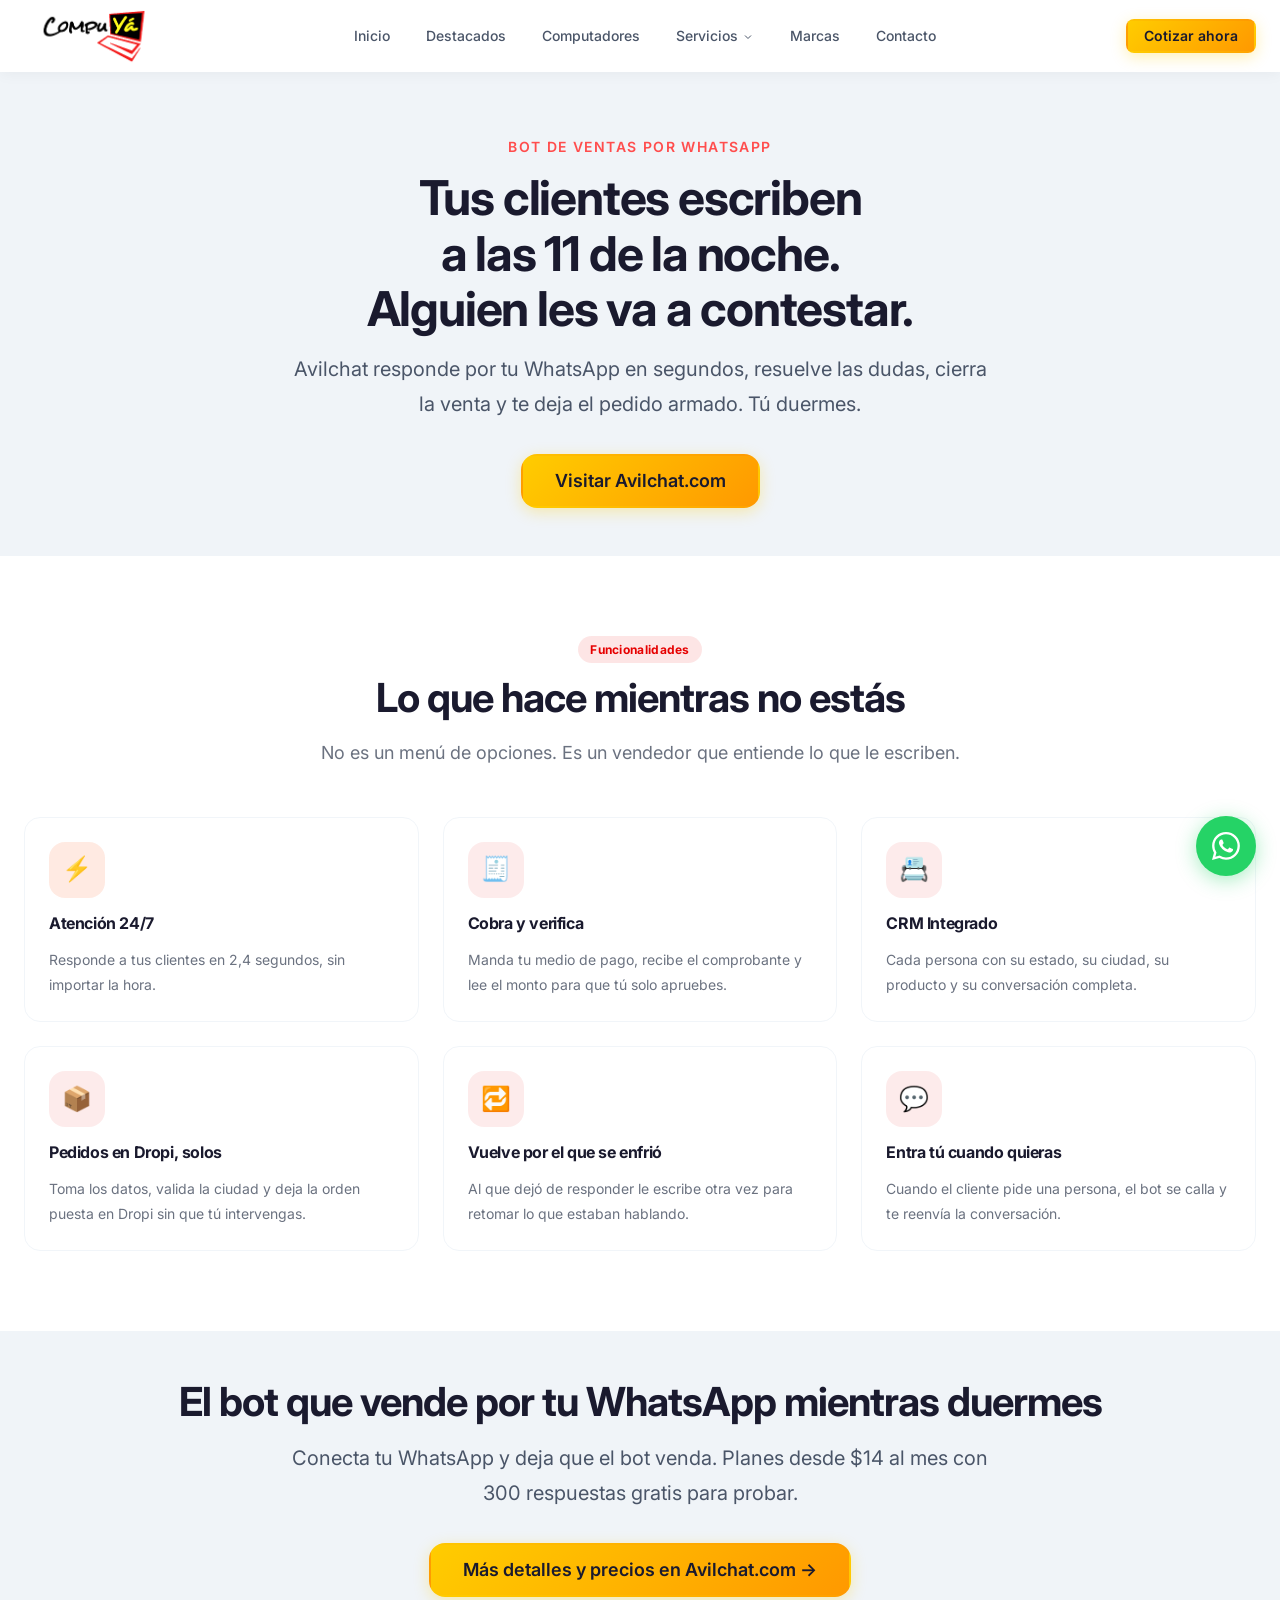
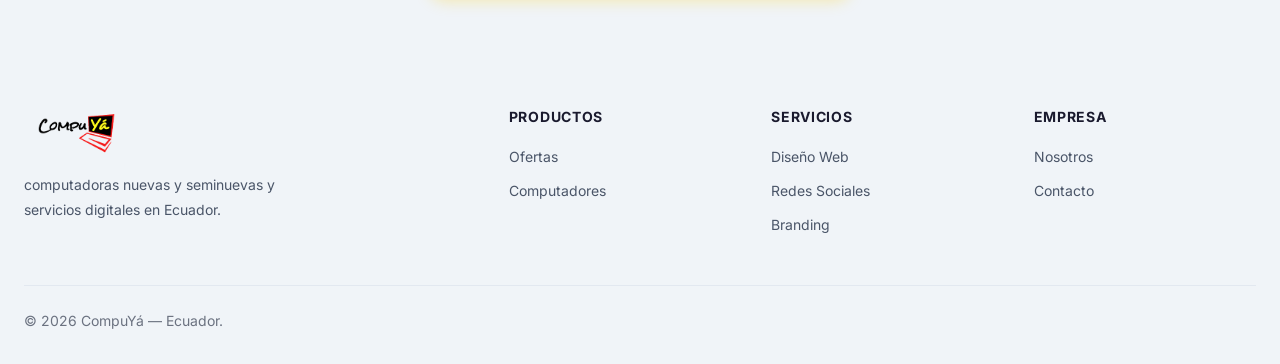
==== commit 976d0df0: "refactor: update business messaging, add security honeypot to contact form, and include auxiliary au" ====
--- a/avilchat.html
+++ b/avilchat.html
@@ -199,7 +199,7 @@
 </head>
 
 <body>
-    <header class="header" id="header" role="banner">
+      <header class="header" id="header" role="banner">
     <div class="container header__inner">
       <a href="index.html" class="header__logo" aria-label="CompuYá - Inicio">
         <img src="img/logo.png" alt="CompuYá Logo">
@@ -250,6 +250,8 @@
     <a href="contacto.html" class="mobile-nav__link">Contacto</a>
     <a href="contacto.html" class="btn btn-primary btn-lg" style="margin-top: var(--space-4);">Cotizar ahora</a>
   </div>
+
+  
   
 
     <main>
@@ -320,7 +322,7 @@
     <div class="container">
       <div class="footer__grid">
         <div class="footer__brand"><img src="img/logo.png" alt="CompuYá">
-          <p>Computadores seminuevos y servicios digitales en Ecuador.</p>
+          <p>computadoras nuevas y seminuevas y servicios digitales en Ecuador.</p>
         </div>
         <div>
           <h4 class="footer__col-title">Productos</h4>
--- a/css/layout.css
+++ b/css/layout.css
@@ -138,8 +138,9 @@
   -webkit-backdrop-filter: blur(20px);
   display: flex;
   flex-direction: column;
-  align-items: center;
+  align-items: flex-start;
   justify-content: center;
+  padding: 0 20%;
   gap: var(--space-4);
   opacity: 0;
   visibility: hidden;
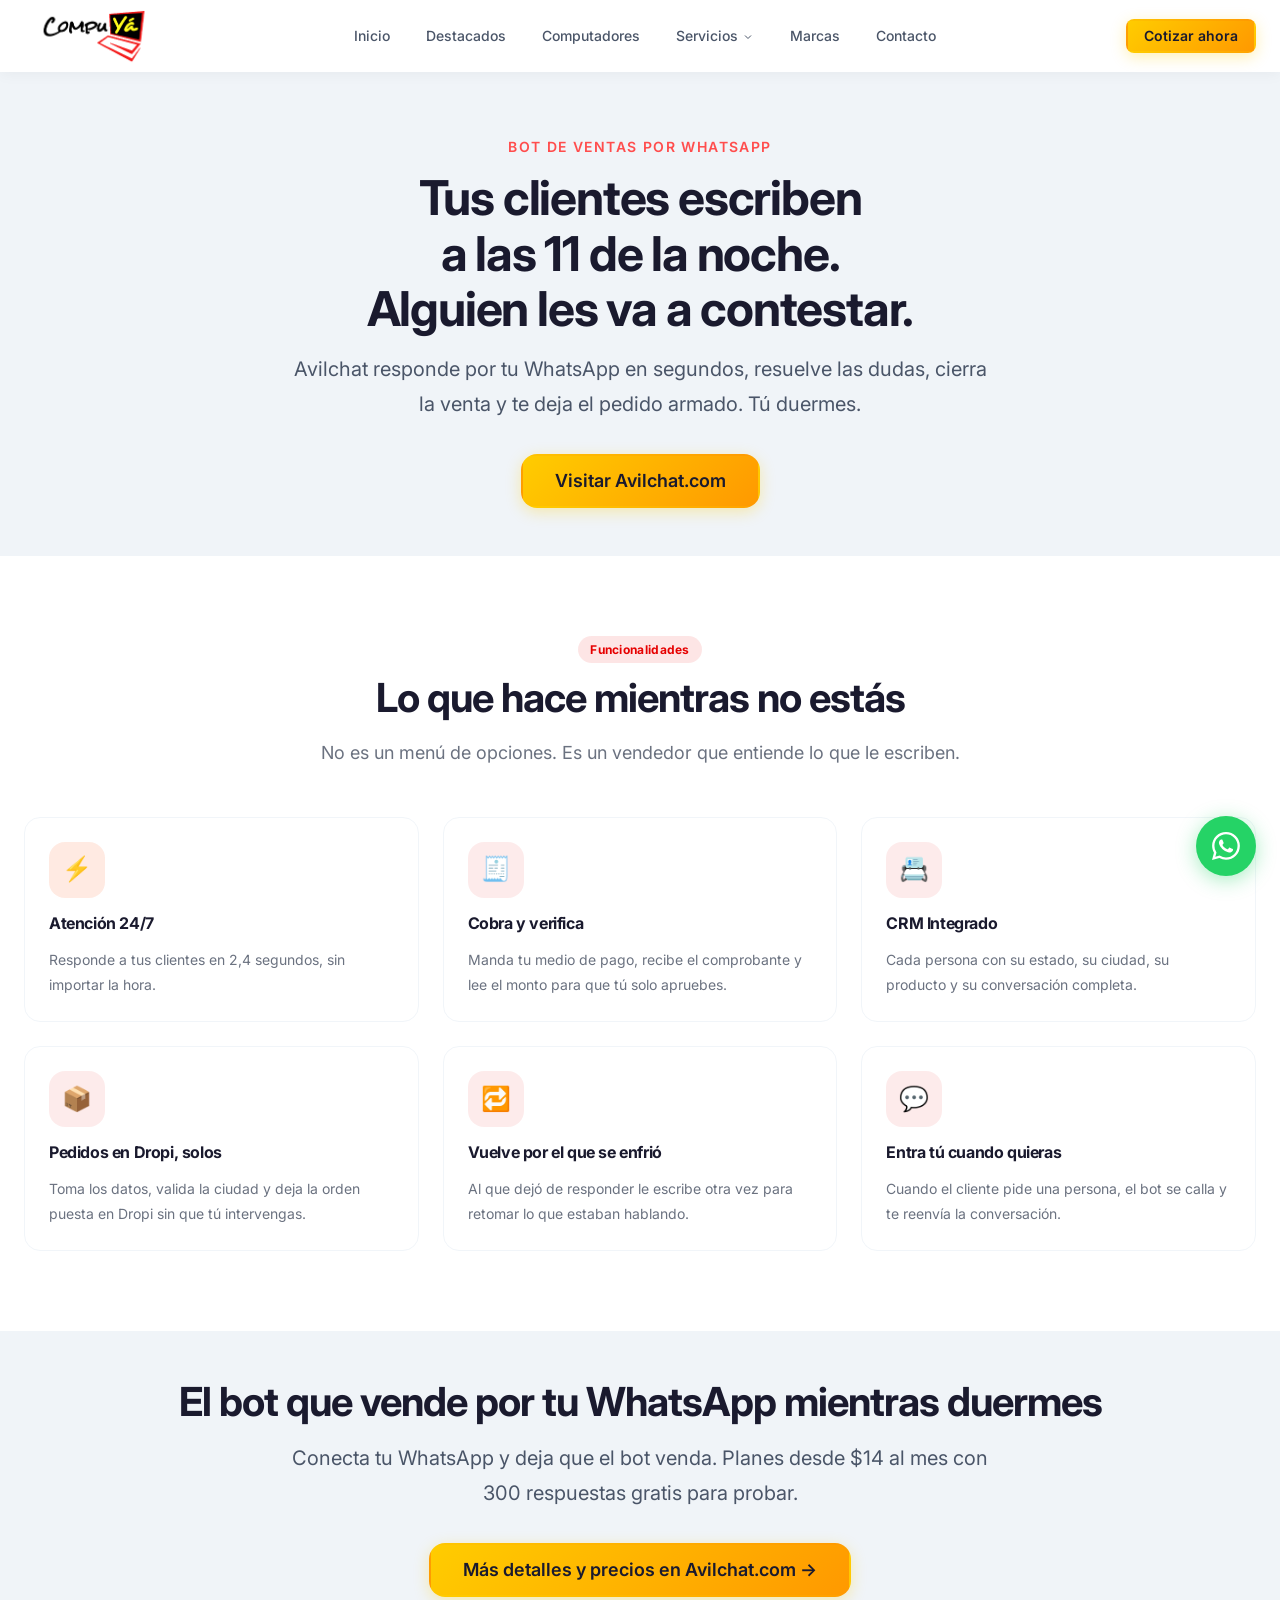
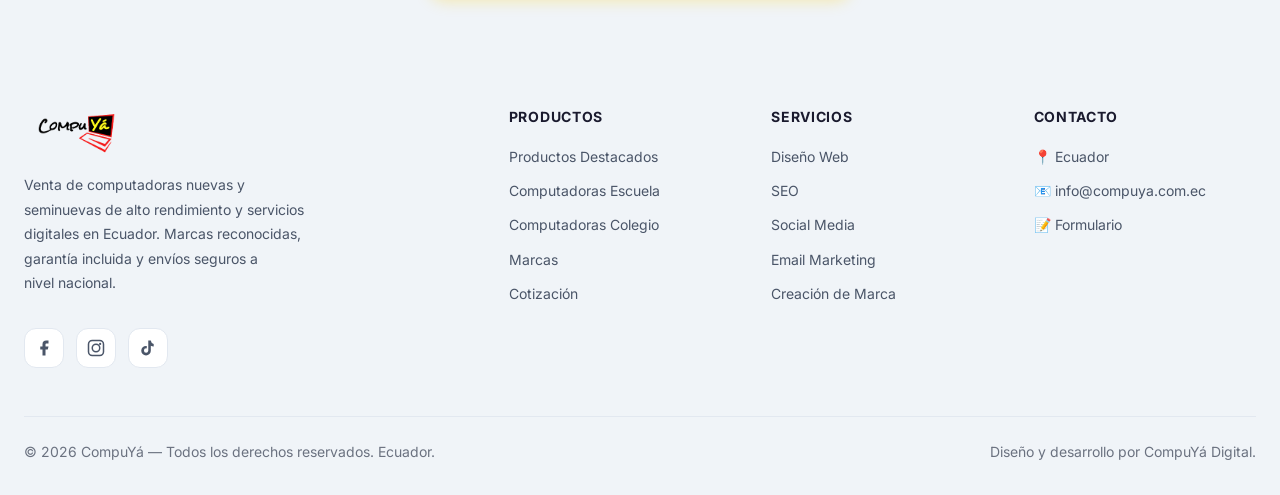
==== commit b873b373: "feat: standardize site-wide footer with social links and navigation and add script to automate synch" ====
--- a/avilchat.html
+++ b/avilchat.html
@@ -318,31 +318,76 @@
     </section>
   </main>
 
-  <footer class="footer">
+  <footer class="footer" role="contentinfo">
     <div class="container">
       <div class="footer__grid">
-        <div class="footer__brand"><img src="img/logo.png" alt="CompuYá">
-          <p>computadoras nuevas y seminuevas y servicios digitales en Ecuador.</p>
-        </div>
+        <!-- Brand -->
+        <div class="footer__brand">
+          <img src="img/logo.png" alt="CompuYá Logo">
+          <p>Venta de computadoras nuevas y seminuevas de alto rendimiento y servicios digitales en Ecuador. Marcas reconocidas,
+            garantía incluida y envíos seguros a nivel nacional.</p>
+          <div class="footer__social">
+            <a href="https://www.facebook.com/share/1ExBYpU1x3/?mibextid=wwXIfr" target="_blank" rel="noopener" aria-label="Facebook">
+              <svg width="18" height="18" fill="currentColor" viewBox="0 0 24 24">
+                <path d="M18 2h-3a5 5 0 0 0-5 5v3H7v4h3v8h4v-8h3l1-4h-4V7a1 1 0 0 1 1-1h3z" />
+              </svg>
+            </a>
+            <a href="https://www.instagram.com/compuya_ec?igsi=a3N1Z2F3ODg2bHVi" target="_blank" rel="noopener" aria-label="Instagram">
+              <svg width="18" height="18" fill="currentColor" viewBox="0 0 24 24">
+                <rect x="2" y="2" width="20" height="20" rx="5" ry="5" fill="none" stroke="currentColor"
+                  stroke-width="2" />
+                <circle cx="12" cy="12" r="5" fill="none" stroke="currentColor" stroke-width="2" />
+                <circle cx="17.5" cy="6.5" r="1.5" />
+              </svg>
+            </a>
+            <a href="https://www.tiktok.com/@compuya.guayaquil?_r=1&_t=ZS-99EzkdgoQxp" target="_blank" rel="noopener" aria-label="TikTok">
+              <svg width="18" height="18" fill="currentColor" viewBox="0 0 24 24">
+                <path
+                  d="M19.59 6.69a4.83 4.83 0 0 1-3.77-4.25V2h-3.45v13.67a2.89 2.89 0 0 1-2.88 2.5 2.89 2.89 0 0 1 0-5.78 2.92 2.92 0 0 1 .88.13V9.4a6.84 6.84 0 0 0-1-.05A6.33 6.33 0 0 0 3 15.57 6.33 6.33 0 0 0 9.37 22a6.33 6.33 0 0 0 6.37-6.43V9.16a8.16 8.16 0 0 0 3.85.92V6.69z" />
+              </svg>
+            </a>
+          </div>
+        </div>
+
+        <!-- Productos -->
         <div>
           <h4 class="footer__col-title">Productos</h4>
-          <div class="footer__links"><a href="index.html#ofertas" class="footer__link">Ofertas</a><a
-              href="index.html#computadores" class="footer__link">Computadores</a></div>
-        </div>
+          <div class="footer__links">
+            <a href="#destacados" class="footer__link">Productos Destacados</a>
+            <a href="#computadores" class="footer__link">Computadoras Escuela</a>
+            <a href="#computadores" class="footer__link">Computadoras Colegio</a>
+            <a href="#marcas" class="footer__link">Marcas</a>
+            <a href="contacto.html" class="footer__link">Cotización</a>
+          </div>
+        </div>
+
+        <!-- Servicios -->
         <div>
           <h4 class="footer__col-title">Servicios</h4>
-          <div class="footer__links"><a href="diseno-web.html" class="footer__link">Diseño Web</a><a
-              href="redes-sociales.html" class="footer__link">Redes Sociales</a><a href="creamos-tu-marca.html"
-              class="footer__link">Branding</a></div>
-        </div>
+          <div class="footer__links">
+            <a href="#servicios" class="footer__link">Diseño Web</a>
+            <a href="#servicios" class="footer__link">SEO</a>
+            <a href="#servicios" class="footer__link">Social Media</a>
+            <a href="#servicios" class="footer__link">Email Marketing</a>
+            <a href="#servicios" class="footer__link">Creación de Marca</a>
+          </div>
+        </div>
+
+        <!-- Contacto -->
         <div>
-          <h4 class="footer__col-title">Empresa</h4>
-          <div class="footer__links"><a href="nosotros.html" class="footer__link">Nosotros</a><a href="contacto.html"
-              class="footer__link">Contacto</a></div>
-        </div>
-      </div>
+          <h4 class="footer__col-title">Contacto</h4>
+          <div class="footer__links">
+            <span class="footer__link">📍 Ecuador</span>
+            <span class="footer__link">📧 info@compuya.com.ec</span>
+            <a href="contacto.html" class="footer__link">📝 Formulario</a>
+          </div>
+        </div>
+      </div>
+
       <div class="footer__bottom">
-        <p class="footer__copyright">© <span id="current-year">2024</span> CompuYá — Ecuador.</p>
+        <p class="footer__copyright">© <span id="current-year">2024</span> CompuYá — Todos los derechos reservados.
+          Ecuador.</p>
+        <p class="footer__copyright">Diseño y desarrollo por CompuYá Digital.</p>
       </div>
     </div>
   </footer>
